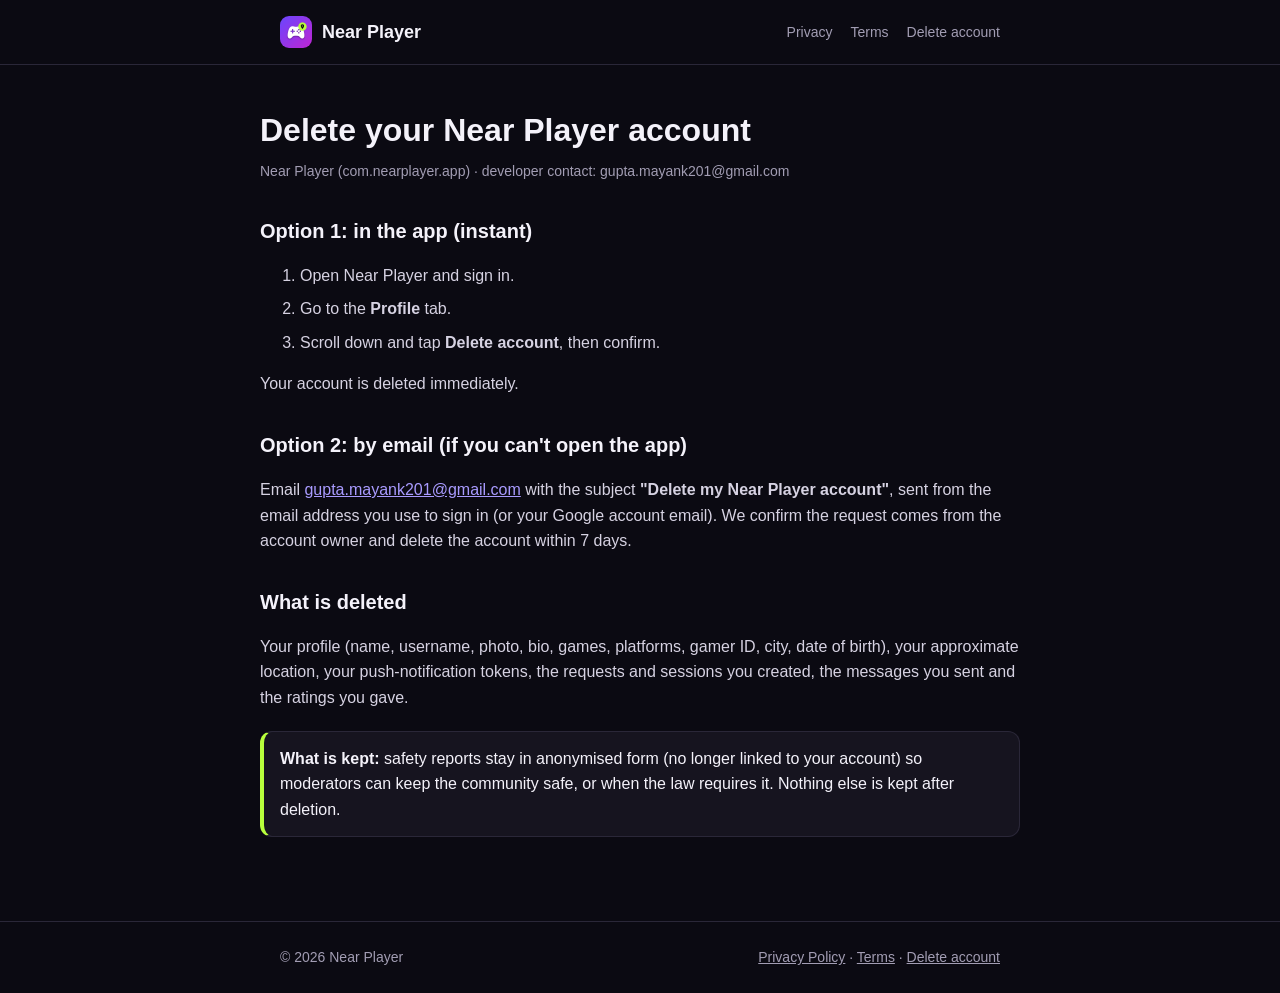
==== delete-account/index.html @ 2ca8f50a "Publish Near Player website Co-Authored-By: Claude Opus 5.5 <noreply@anthropic.com>" ====
<!doctype html>
<html lang="en">
<head>
  <meta charset="utf-8">
  <meta name="viewport" content="width=device-width, initial-scale=1">
  <title>Delete your account · Near Player</title>
  <meta name="description" content="How to delete your Near Player account and what data is removed.">
  <link rel="icon" href="/favicon.png">
  <link rel="stylesheet" href="/styles.css">
</head>
<body>
  <header class="bar"><div class="wrap">
    <a class="brand" href="/"><img src="/icon.png" alt="">Near Player</a>
    <nav><a href="/privacy/">Privacy</a><a href="/terms/">Terms</a><a href="/delete-account/">Delete account</a></nav>
  </div></header>

  <main class="wrap doc">
    <h1>Delete your Near Player account</h1>
    <p class="updated">Near Player (com.nearplayer.app) · developer contact: gupta.mayank201@gmail.com</p>

    <h2>Option 1: in the app (instant)</h2>
    <ol>
      <li>Open Near Player and sign in.</li>
      <li>Go to the <b>Profile</b> tab.</li>
      <li>Scroll down and tap <b>Delete account</b>, then confirm.</li>
    </ol>
    <p>Your account is deleted immediately.</p>

    <h2>Option 2: by email (if you can't open the app)</h2>
    <p>Email <a href="mailto:gupta.mayank201@gmail.com?subject=Delete%20my%20Near%20Player%20account">gupta.mayank201@gmail.com</a> with the subject <b>"Delete my Near Player account"</b>, sent from the email address you use to sign in (or your Google account email). We confirm the request comes from the account owner and delete the account within 7 days.</p>

    <h2>What is deleted</h2>
    <p>Your profile (name, username, photo, bio, games, platforms, gamer ID, city, date of birth), your approximate location, your push-notification tokens, the requests and sessions you created, the messages you sent and the ratings you gave.</p>

    <div class="note"><b>What is kept:</b> safety reports stay in anonymised form (no longer linked to your account) so moderators can keep the community safe, or when the law requires it. Nothing else is kept after deletion.</div>
  </main>

  <footer><div class="wrap">
    <span>© 2026 Near Player</span>
    <span><a href="/privacy/">Privacy Policy</a> · <a href="/terms/">Terms</a> · <a href="/delete-account/">Delete account</a></span>
  </div></footer>
</body>
</html>
---- styles.css ----
:root {
  --bg: #0b0a12;
  --surface: #16141f;
  --border: #2a2738;
  --text: #f4f2fa;
  --muted: #a29db3;
  --primary: #6c47ff;
  --accent: #b8ff3c;
  --grad: linear-gradient(135deg, #6c47ff, #c026d3);
  color-scheme: dark;
}
* { box-sizing: border-box; }
html { -webkit-text-size-adjust: 100%; }
body {
  margin: 0;
  background: var(--bg);
  color: var(--text);
  font: 16px/1.6 -apple-system, BlinkMacSystemFont, "Segoe UI", Roboto, Helvetica, Arial, sans-serif;
}
a { color: #a99bff; }
.wrap { max-width: 760px; margin: 0 auto; padding: 0 20px; }
header.bar { border-bottom: 1px solid var(--border); }
header.bar .wrap { display: flex; align-items: center; justify-content: space-between; height: 64px; }
.brand { display: flex; align-items: center; gap: 10px; color: var(--text); text-decoration: none; font-weight: 800; font-size: 18px; }
.brand img { width: 32px; height: 32px; border-radius: 9px; }
nav a { color: var(--muted); text-decoration: none; margin-left: 18px; font-size: 14px; }
nav a:hover { color: var(--text); }
.hero { text-align: center; padding: 64px 0 40px; }
.hero img { width: 112px; height: 112px; border-radius: 28px; box-shadow: 0 12px 40px rgba(108, 71, 255, 0.35); }
.hero h1 { font-size: 44px; line-height: 1.1; margin: 24px 0 12px; letter-spacing: -1px; }
.hero h1 span { background: var(--grad); -webkit-background-clip: text; background-clip: text; color: transparent; }
.hero p { color: var(--muted); font-size: 18px; margin: 0 auto; max-width: 520px; }
.pill { display: inline-block; margin-top: 28px; padding: 12px 22px; border-radius: 999px; background: var(--grad); color: #fff; font-weight: 700; text-decoration: none; }
.pill.soon { background: var(--surface); border: 1px solid var(--border); color: var(--muted); }
.grid { display: grid; grid-template-columns: repeat(auto-fit, minmax(200px, 1fr)); gap: 14px; margin: 24px 0 56px; }
.card { background: var(--surface); border: 1px solid var(--border); border-radius: 18px; padding: 18px; }
.card b { display: block; margin-bottom: 4px; }
.card span { color: var(--muted); font-size: 14px; }
.doc { padding: 40px 0 64px; }
.doc h1 { font-size: 32px; margin: 0 0 4px; }
.doc .updated { color: var(--muted); font-size: 14px; margin: 0 0 28px; }
.doc h2 { font-size: 20px; margin: 32px 0 8px; }
.doc p, .doc li { color: #d6d2e2; }
.doc ol li { margin-bottom: 8px; }
.note { background: var(--surface); border: 1px solid var(--border); border-left: 4px solid var(--accent); border-radius: 12px; padding: 14px 16px; margin: 20px 0; }
footer { border-top: 1px solid var(--border); color: var(--muted); font-size: 14px; }
footer .wrap { padding: 24px 20px; display: flex; flex-wrap: wrap; gap: 8px 18px; justify-content: space-between; }
footer a { color: var(--muted); }
@media (max-width: 520px) {
  .hero h1 { font-size: 34px; }
  nav a { margin-left: 12px; }
}
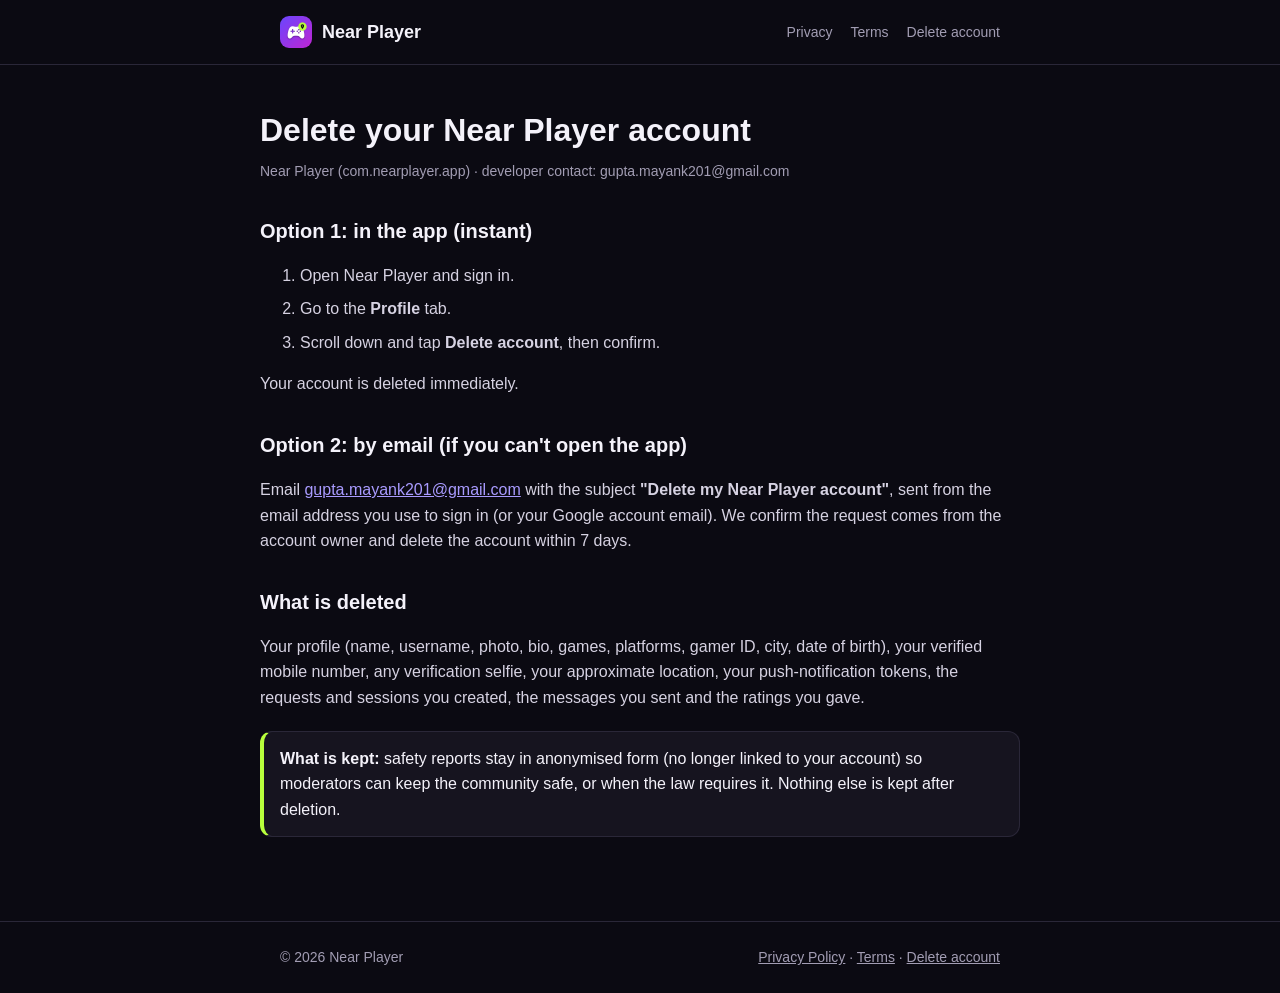
==== commit 57c3d0f1: "Privacy: phone number and verification selfie; map location; deletion details Co-Authored-By: Claude" ====
--- a/delete-account/index.html
+++ b/delete-account/index.html
@@ -30,7 +30,7 @@
     <p>Email <a href="mailto:gupta.mayank201@gmail.com?subject=Delete%20my%20Near%20Player%20account">gupta.mayank201@gmail.com</a> with the subject <b>"Delete my Near Player account"</b>, sent from the email address you use to sign in (or your Google account email). We confirm the request comes from the account owner and delete the account within 7 days.</p>
 
     <h2>What is deleted</h2>
-    <p>Your profile (name, username, photo, bio, games, platforms, gamer ID, city, date of birth), your approximate location, your push-notification tokens, the requests and sessions you created, the messages you sent and the ratings you gave.</p>
+    <p>Your profile (name, username, photo, bio, games, platforms, gamer ID, city, date of birth), your verified mobile number, any verification selfie, your approximate location, your push-notification tokens, the requests and sessions you created, the messages you sent and the ratings you gave.</p>
 
     <div class="note"><b>What is kept:</b> safety reports stay in anonymised form (no longer linked to your account) so moderators can keep the community safe, or when the law requires it. Nothing else is kept after deletion.</div>
   </main>
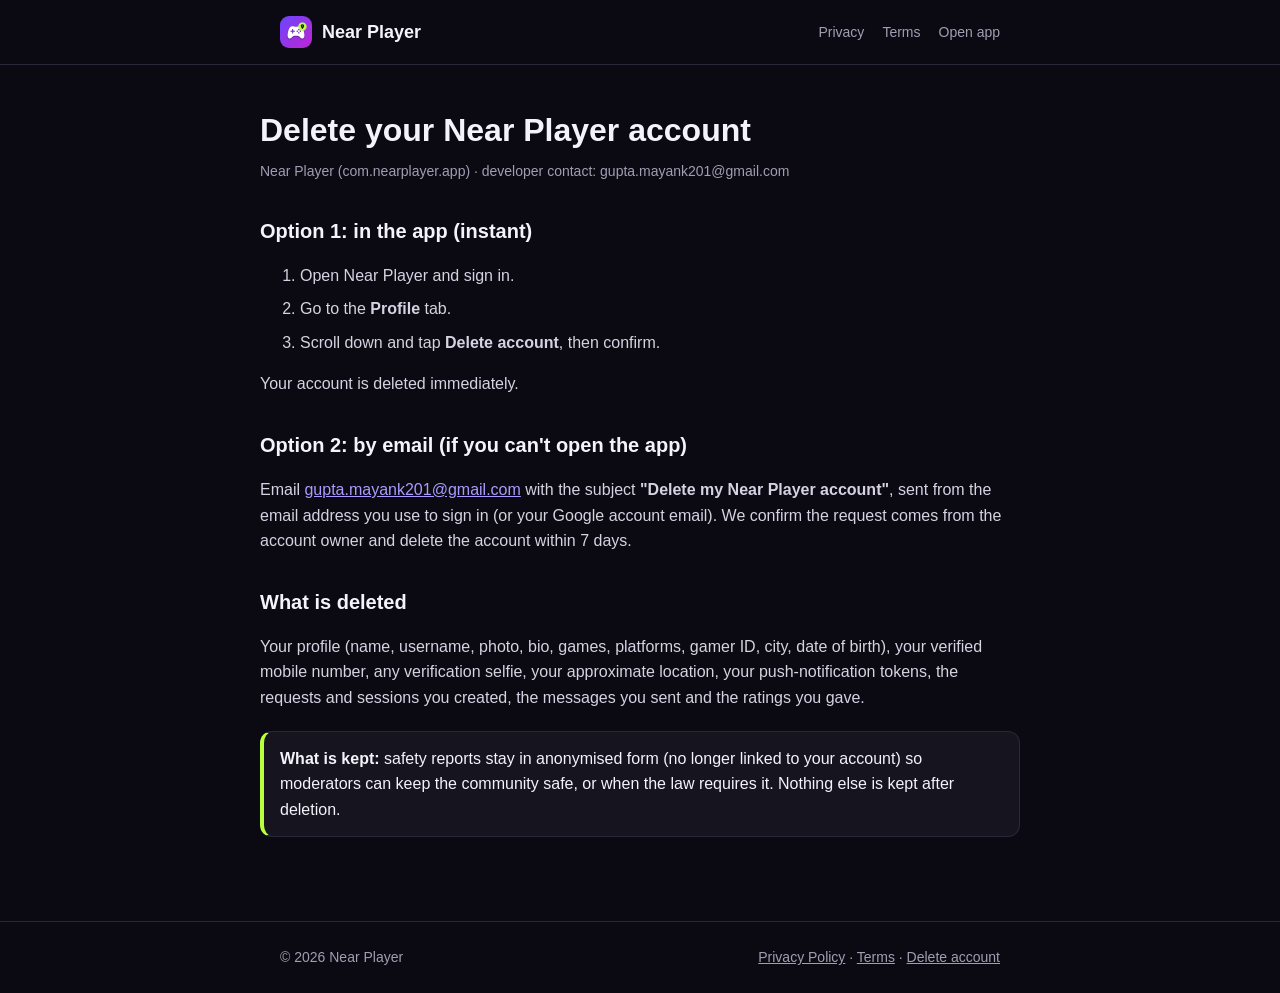
==== commit 347187a2: "Launch site on nearplayer.live: full landing page, SEO, share image, sitemap Co-Authored-By: Claude " ====
--- a/delete-account/index.html
+++ b/delete-account/index.html
@@ -11,7 +11,7 @@
 <body>
   <header class="bar"><div class="wrap">
     <a class="brand" href="/"><img src="/icon.png" alt="">Near Player</a>
-    <nav><a href="/privacy/">Privacy</a><a href="/terms/">Terms</a><a href="/delete-account/">Delete account</a></nav>
+    <nav><a href="/privacy/">Privacy</a><a href="/terms/">Terms</a><a href="https://app.nearplayer.live/">Open app</a></nav>
   </div></header>
 
   <main class="wrap doc">
--- a/styles.css
+++ b/styles.css
@@ -50,3 +50,93 @@
   .hero h1 { font-size: 34px; }
   nav a { margin-left: 12px; }
 }
+
+/* ---------- Landing page ---------- */
+.wrap.wide { max-width: 1080px; }
+html { scroll-behavior: smooth; }
+.sticky { position: sticky; top: 0; z-index: 10; background: rgba(11, 10, 18, 0.85); backdrop-filter: blur(12px); -webkit-backdrop-filter: blur(12px); }
+.sticky .wrap { gap: 16px; }
+nav.links { display: flex; flex: 1; justify-content: center; }
+.btn { display: inline-flex; align-items: center; justify-content: center; padding: 13px 22px; border-radius: 999px; background: var(--grad); color: #fff; font-weight: 700; text-decoration: none; border: 1px solid transparent; white-space: nowrap; transition: transform .15s ease, box-shadow .15s ease; box-shadow: 0 8px 28px rgba(108, 71, 255, 0.35); }
+.btn:hover { transform: translateY(-1px); box-shadow: 0 12px 34px rgba(108, 71, 255, 0.5); }
+.btn.ghost { background: transparent; border-color: var(--border); color: var(--text); box-shadow: none; }
+.btn.ghost:hover { border-color: #4a4566; }
+.btn.small { padding: 9px 16px; font-size: 14px; }
+.hero2 { padding: 64px 0 48px; background: radial-gradient(60% 60% at 75% 30%, rgba(108, 71, 255, 0.22), transparent 70%), radial-gradient(40% 40% at 10% 80%, rgba(184, 255, 60, 0.08), transparent 70%); }
+.hero-grid { display: grid; grid-template-columns: 1.1fr 0.9fr; gap: 40px; align-items: center; }
+.kicker { display: inline-block; padding: 6px 12px; border: 1px solid var(--border); border-radius: 999px; color: var(--muted); font-size: 13px; }
+.hero-copy h1 { font-size: 60px; line-height: 1.02; letter-spacing: -2px; margin: 18px 0 16px; }
+.hero-copy h1 span { white-space: nowrap; background: var(--grad); -webkit-background-clip: text; background-clip: text; color: transparent; }
+.lead { color: var(--muted); font-size: 19px; margin: 0 0 26px; }
+.cta-row { display: flex; flex-wrap: wrap; gap: 12px; }
+.ticks { list-style: none; padding: 0; margin: 22px 0 0; color: var(--muted); font-size: 14px; }
+.ticks li::before { content: "✓"; color: var(--accent); font-weight: 800; margin-right: 8px; }
+.phone { justify-self: center; width: 290px; height: 580px; border-radius: 44px; padding: 12px; background: #1b1928; border: 1px solid #34304a; box-shadow: 0 30px 80px rgba(0, 0, 0, 0.55), 0 0 0 6px #121019; }
+.screen { position: relative; width: 100%; height: 100%; border-radius: 34px; overflow: hidden; background: #13121c; }
+.map { position: absolute; inset: 0; background: linear-gradient(#171527 1px, transparent 1px) 0 0/28px 28px, linear-gradient(90deg, #171527 1px, #100f19 1px) 0 0/28px 28px; }
+.road { position: absolute; background: #24213a; border-radius: 6px; }
+.r1 { left: -10%; right: -10%; top: 40%; height: 10px; transform: rotate(-12deg); }
+.r2 { top: -10%; bottom: -10%; left: 58%; width: 9px; transform: rotate(8deg); }
+.r3 { left: -10%; right: -10%; top: 78%; height: 7px; transform: rotate(6deg); }
+.pin { position: absolute; transform: translate(-50%, -50%); display: grid; place-items: center; font-size: 15px; }
+.pin.you { width: 16px; height: 16px; border-radius: 50%; background: #4f8cff; box-shadow: 0 0 0 8px rgba(79, 140, 255, 0.25), 0 0 0 18px rgba(79, 140, 255, 0.1); }
+.pin.host { width: 38px; height: 38px; border-radius: 50%; background: var(--grad); box-shadow: 0 6px 16px rgba(108, 71, 255, 0.5); }
+.pin.player { width: 32px; height: 32px; border-radius: 50%; background: #2a2740; border: 2px solid #4a4566; }
+.pin.session { padding: 5px 10px; border-radius: 999px; background: var(--accent); color: #0b0a12; font-size: 11px; font-weight: 800; }
+.sheet { position: absolute; left: 10px; right: 10px; bottom: 10px; background: #1e1b2c; border: 1px solid #2f2b45; border-radius: 22px; padding: 14px; }
+.sheet-row { display: flex; gap: 10px; align-items: center; }
+.sheet-row b { display: block; font-size: 15px; }
+.sheet-row small { color: var(--muted); font-size: 12px; }
+.av { width: 42px; height: 42px; border-radius: 50%; background: var(--grad); display: grid; place-items: center; font-weight: 800; }
+.sheet-btns { display: flex; gap: 8px; margin-top: 12px; }
+.sheet-btns span { flex: 1; text-align: center; padding: 9px; border-radius: 12px; border: 1px solid #36324d; font-size: 13px; font-weight: 700; }
+.sheet-btns .go { background: var(--grad); border-color: transparent; }
+.two-up { display: grid; grid-template-columns: 1fr 1fr; gap: 16px; margin-top: 8px; }
+.side { border: 1px solid var(--border); border-radius: 24px; padding: 28px; background: var(--surface); }
+.side h2 { margin: 10px 0 6px; font-size: 26px; }
+.side p { color: var(--muted); margin: 0; }
+.side .emoji { font-size: 34px; }
+.host-side { background: linear-gradient(160deg, rgba(108, 71, 255, 0.18), var(--surface) 60%); }
+.join-side { background: linear-gradient(160deg, rgba(184, 255, 60, 0.1), var(--surface) 60%); }
+.section { padding: 72px 20px 0; }
+.title { font-size: 36px; letter-spacing: -1px; text-align: center; margin: 0 0 28px; }
+.title.left { text-align: left; }
+.features { display: grid; grid-template-columns: repeat(3, 1fr); gap: 14px; }
+.feature { background: var(--surface); border: 1px solid var(--border); border-radius: 20px; padding: 22px; }
+.feature span { font-size: 26px; }
+.feature b { display: block; margin: 8px 0 4px; font-size: 17px; }
+.feature p { margin: 0; color: var(--muted); font-size: 14px; }
+.steps { list-style: none; counter-reset: s; padding: 0; margin: 0; display: grid; grid-template-columns: repeat(3, 1fr); gap: 14px; }
+.steps li { counter-increment: s; background: var(--surface); border: 1px solid var(--border); border-radius: 20px; padding: 22px; }
+.steps li::before { content: counter(s); display: grid; place-items: center; width: 36px; height: 36px; border-radius: 50%; background: var(--grad); font-weight: 800; margin-bottom: 12px; }
+.steps b { display: block; margin-bottom: 4px; }
+.steps span { color: var(--muted); font-size: 14px; }
+.safety { display: grid; grid-template-columns: 0.8fr 1.2fr; gap: 28px; align-items: start; }
+.safety-list { list-style: none; padding: 0; margin: 0; display: grid; gap: 10px; }
+.safety-list li { background: var(--surface); border: 1px solid var(--border); border-left: 4px solid var(--accent); border-radius: 14px; padding: 14px 16px; color: #d6d2e2; }
+.muted { color: var(--muted); }
+.small { font-size: 13px; }
+.center { text-align: center; }
+.chips { display: flex; flex-wrap: wrap; gap: 10px; justify-content: center; margin-bottom: 14px; }
+.chips span { padding: 10px 16px; border-radius: 999px; border: 1px solid var(--border); background: var(--surface); font-weight: 600; }
+.download { display: flex; flex-wrap: wrap; gap: 20px; align-items: center; justify-content: space-between; padding: 36px; border-radius: 28px; border: 1px solid #3a3360; background: radial-gradient(80% 120% at 0% 0%, rgba(108, 71, 255, 0.35), transparent 60%), var(--surface); }
+.download h2 { margin: 0 0 6px; font-size: 30px; }
+.download p { margin: 0; color: var(--muted); }
+.faq { padding-bottom: 72px; }
+.faq details { background: var(--surface); border: 1px solid var(--border); border-radius: 16px; padding: 4px 18px; margin-bottom: 10px; }
+.faq summary { cursor: pointer; padding: 14px 0; font-weight: 700; }
+.faq details p { color: var(--muted); margin: 0 0 14px; }
+.landing footer { margin-top: 0; }
+@media (max-width: 860px) {
+  nav.links { display: none; }
+  .hero-grid { grid-template-columns: 1fr; text-align: center; }
+  .hero-copy h1 { font-size: 44px; }
+  .cta-row { justify-content: center; }
+  .ticks { display: inline-block; text-align: left; }
+  .phone { width: 260px; height: 520px; }
+  .two-up, .features, .steps, .safety { grid-template-columns: 1fr; }
+  .title, .title.left { font-size: 28px; text-align: center; }
+  .safety > div { text-align: center; }
+  .download { padding: 26px; text-align: center; justify-content: center; }
+  .sticky .wrap { justify-content: space-between; }
+}
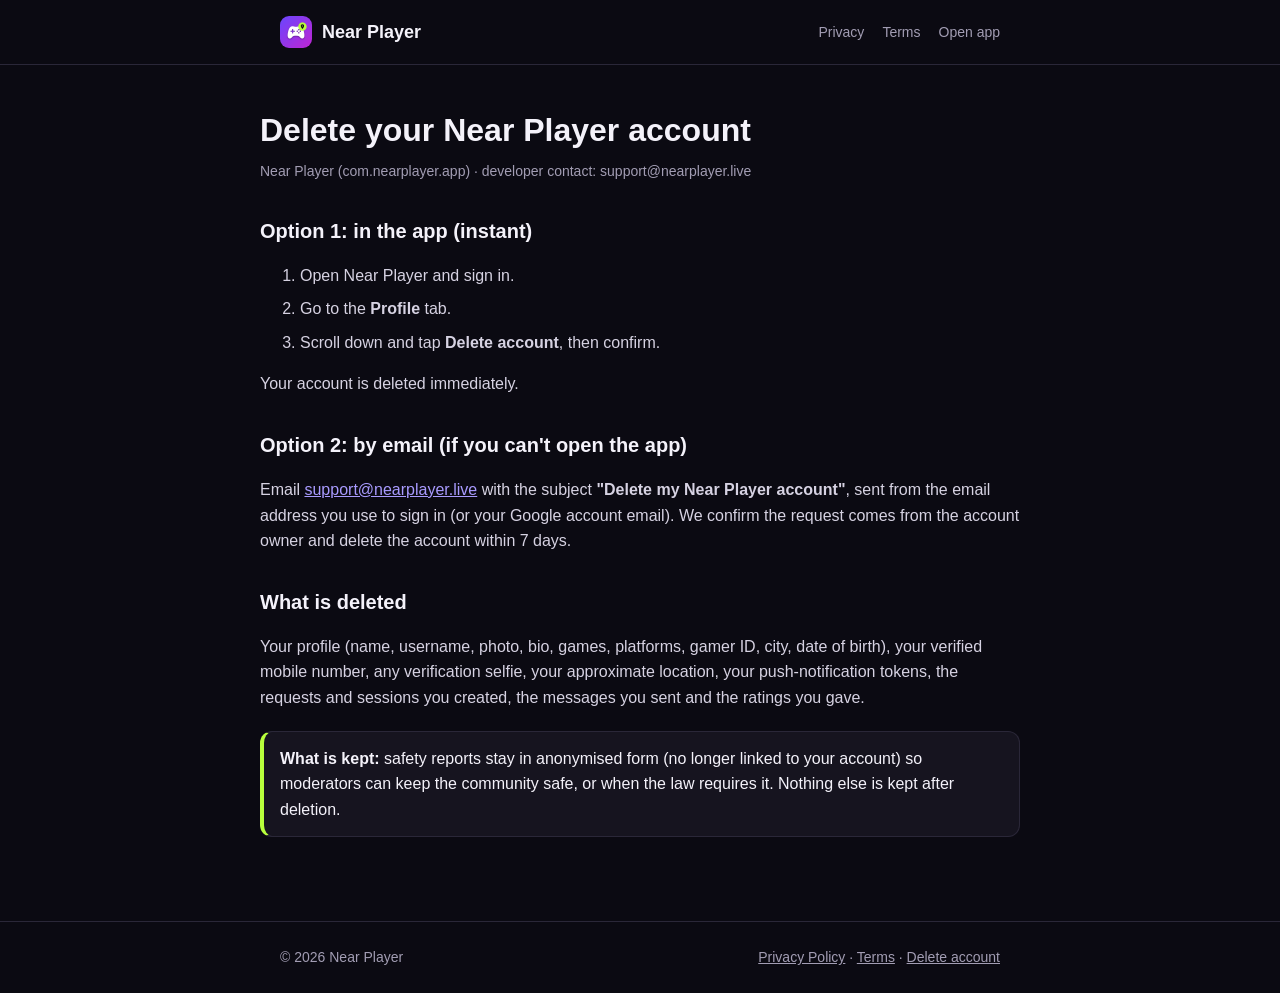
==== commit e23db386: "Contact: support@nearplayer.live Co-Authored-By: Claude Opus 5.5 <noreply@anthropic.com>" ====
--- a/delete-account/index.html
+++ b/delete-account/index.html
@@ -16,7 +16,7 @@
 
   <main class="wrap doc">
     <h1>Delete your Near Player account</h1>
-    <p class="updated">Near Player (com.nearplayer.app) · developer contact: gupta.mayank201@gmail.com</p>
+    <p class="updated">Near Player (com.nearplayer.app) · developer contact: support@nearplayer.live</p>
 
     <h2>Option 1: in the app (instant)</h2>
     <ol>
@@ -27,7 +27,7 @@
     <p>Your account is deleted immediately.</p>
 
     <h2>Option 2: by email (if you can't open the app)</h2>
-    <p>Email <a href="mailto:gupta.mayank201@gmail.com?subject=Delete%20my%20Near%20Player%20account">gupta.mayank201@gmail.com</a> with the subject <b>"Delete my Near Player account"</b>, sent from the email address you use to sign in (or your Google account email). We confirm the request comes from the account owner and delete the account within 7 days.</p>
+    <p>Email <a href="mailto:support@nearplayer.live?subject=Delete%20my%20Near%20Player%20account">support@nearplayer.live</a> with the subject <b>"Delete my Near Player account"</b>, sent from the email address you use to sign in (or your Google account email). We confirm the request comes from the account owner and delete the account within 7 days.</p>
 
     <h2>What is deleted</h2>
     <p>Your profile (name, username, photo, bio, games, platforms, gamer ID, city, date of birth), your verified mobile number, any verification selfie, your approximate location, your push-notification tokens, the requests and sessions you created, the messages you sent and the ratings you gave.</p>
